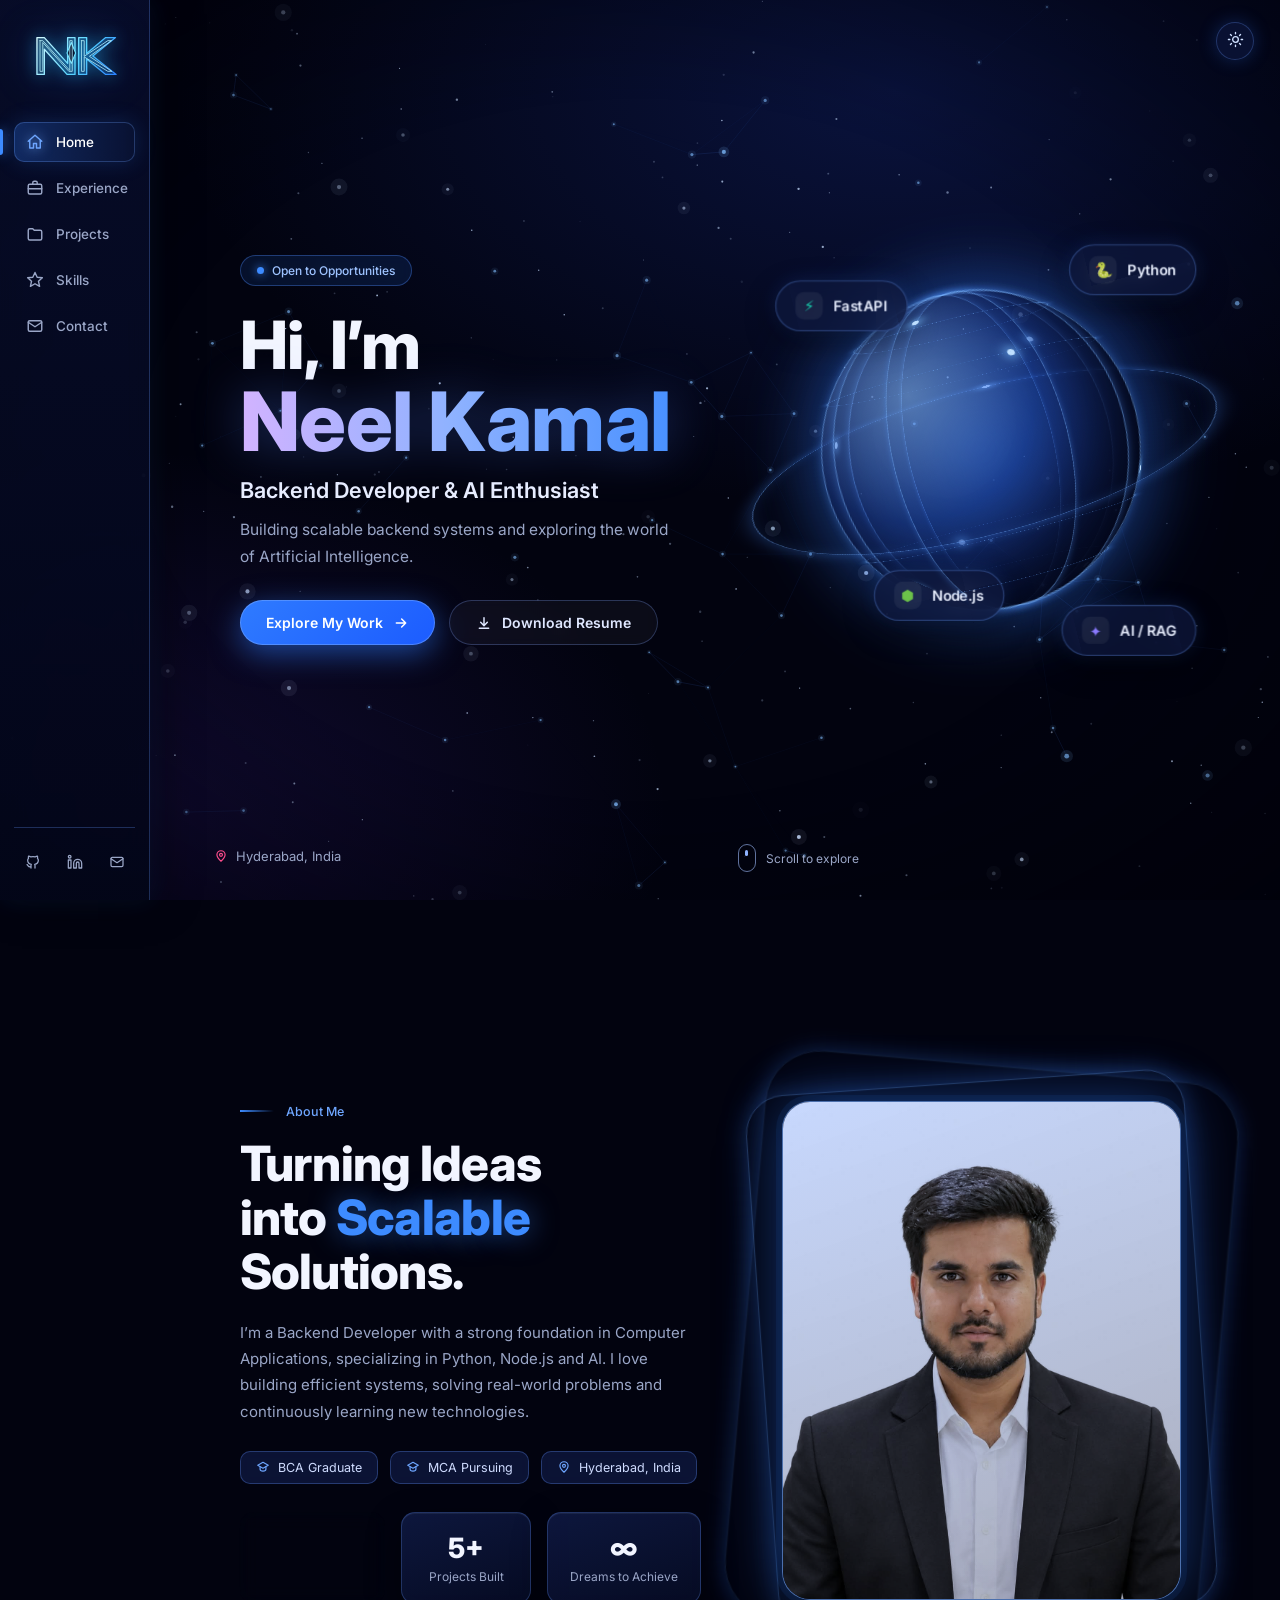
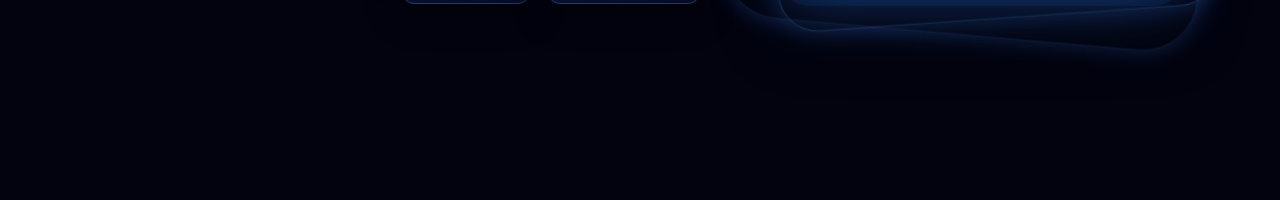
==== pages/home.html @ 72f5dcd5 "All added" ====
<!DOCTYPE html>
<html lang="en">
<head>
  <meta charset="UTF-8" />
  <meta name="viewport" content="width=device-width, initial-scale=1.0" />
  <title>Neel Kamal | Backend Developer & AI Enthusiast</title>

  <link rel="preconnect" href="https://fonts.googleapis.com" />
  <link rel="preconnect" href="https://fonts.gstatic.com" crossorigin />
  <link href="https://fonts.googleapis.com/css2?family=Inter:wght@400;500;600;700;800&display=swap" rel="stylesheet" />

  <!-- shared -->
  <link rel="stylesheet" href="../shared/based.css" />
  <link rel="stylesheet" href="../shared/background.css" />
  <link rel="stylesheet" href="../shared/sidebar.css" />
  <!-- page -->
  <link rel="stylesheet" href="home.css" />

  <script>document.documentElement.classList.add("js");</script>
</head>

<body data-page="home">

  <!-- animated background (stars + graph) : shared/background.js -->
  <canvas id="bg-canvas"></canvas>

  <!-- sidebar gets injected here : shared/sidebar.js -->
  <div id="sidebar-root"></div>

  <main class="page">

    <!-- ===================== HOME ===================== -->
    <section class="hero" id="home">
      <div class="hero-left">
        <span class="badge"><i class="dot"></i> Open to Opportunities</span>

        <h1 class="hero-title">
          <span class="hi">Hi, I’m</span>
          <span class="name">Neel Kamal</span>
        </h1>

        <h2 class="hero-role">Backend Developer &amp; AI Enthusiast</h2>

        <p class="hero-desc">
          Building scalable backend systems and exploring the world of Artificial Intelligence.
        </p>

        <div class="hero-actions">
          <a href="project.html" class="btn btn-primary">
            Explore My Work
            <svg viewBox="0 0 24 24" width="16" height="16" fill="none" stroke="currentColor" stroke-width="2.2" stroke-linecap="round" stroke-linejoin="round"><path d="M5 12h14M13 6l6 6-6 6"/></svg>
          </a>
          <a href="../assests/Neel_Kamal_Resume.pdf" class="btn btn-ghost" download>
            <svg viewBox="0 0 24 24" width="16" height="16" fill="none" stroke="currentColor" stroke-width="2.2" stroke-linecap="round" stroke-linejoin="round"><path d="M12 4v11M7 11l5 5 5-5M5 20h14"/></svg>
            Download Resume
          </a>
        </div>

        <div class="hero-location">
          <svg viewBox="0 0 24 24" width="14" height="14" fill="none" stroke="currentColor" stroke-width="2" stroke-linecap="round" stroke-linejoin="round"><path d="M12 21s-7-6.2-7-11a7 7 0 0114 0c0 4.8-7 11-7 11z"/><circle cx="12" cy="10" r="2.5"/></svg>
          Hyderabad, India
        </div>
      </div>

      <!-- 3D globe scene -->
      <div class="hero-right">
        <div class="scene" id="scene">

          <div class="globe">
            <div class="globe-glow"></div>
            <div class="globe-core"></div>

            <div class="globe-spin">
              <!-- meridians -->
              <span class="mer" style="--a:0deg"></span>
              <span class="mer" style="--a:30deg"></span>
              <span class="mer" style="--a:60deg"></span>
              <span class="mer" style="--a:90deg"></span>
              <span class="mer" style="--a:120deg"></span>
              <span class="mer" style="--a:150deg"></span>
              <!-- latitudes -->
              <span class="lat" style="--y:0px;--w:320px"></span>
              <span class="lat" style="--y:80px;--w:277px"></span>
              <span class="lat" style="--y:-80px;--w:277px"></span>
              <span class="lat" style="--y:125px;--w:200px"></span>
              <span class="lat" style="--y:-125px;--w:200px"></span>
              <!-- glowing nodes -->
              <i class="node" style="--ry:20deg;--rx:30deg"></i>
              <i class="node" style="--ry:75deg;--rx:-20deg"></i>
              <i class="node" style="--ry:140deg;--rx:40deg"></i>
              <i class="node" style="--ry:200deg;--rx:-35deg"></i>
              <i class="node" style="--ry:250deg;--rx:15deg"></i>
              <i class="node" style="--ry:310deg;--rx:-45deg"></i>
              <i class="node" style="--ry:340deg;--rx:55deg"></i>
              <i class="node" style="--ry:110deg;--rx:-60deg"></i>
            </div>
          </div>

          <!-- tilted orbit ring -->
          <div class="orbit"><i class="orbit-dot"></i></div>

          <!-- floating tech chips -->
          <div class="chip chip-fastapi"><span class="ci ci-fastapi">⚡</span> FastAPI</div>
          <div class="chip chip-python"><span class="ci ci-python">🐍</span> Python</div>
          <div class="chip chip-node"><span class="ci ci-node">⬢</span> Node.js</div>
          <div class="chip chip-ai"><span class="ci ci-ai">✦</span> AI / RAG</div>
        </div>
      </div>

      <a href="#about" class="scroll-hint" aria-label="Scroll to about">
        <span class="mouse"><i></i></span>
        Scroll to explore
      </a>
    </section>

    <!-- ===================== ABOUT ===================== -->
    <section class="about" id="about">
      <div class="about-left reveal">
        <span class="eyebrow"><i></i> About Me</span>

        <h2 class="about-title">
          Turning Ideas<br />into <span class="accent">Scalable</span> Solutions.
        </h2>

        <p class="about-text">
          I’m a Backend Developer with a strong foundation in Computer Applications,
          specializing in Python, Node.js and AI. I love building efficient systems,
          solving real-world problems and continuously learning new technologies.
        </p>

        <div class="tags">
          <span class="tag">
            <svg viewBox="0 0 24 24" width="14" height="14" fill="none" stroke="currentColor" stroke-width="2" stroke-linecap="round" stroke-linejoin="round"><path d="M3 9l9-5 9 5-9 5-9-5z"/><path d="M7 11.5V16c0 1.4 2.2 3 5 3s5-1.6 5-3v-4.5"/></svg>
            BCA Graduate
          </span>
          <span class="tag">
            <svg viewBox="0 0 24 24" width="14" height="14" fill="none" stroke="currentColor" stroke-width="2" stroke-linecap="round" stroke-linejoin="round"><path d="M3 9l9-5 9 5-9 5-9-5z"/><path d="M7 11.5V16c0 1.4 2.2 3 5 3s5-1.6 5-3v-4.5"/></svg>
            MCA Pursuing
          </span>
          <span class="tag">
            <svg viewBox="0 0 24 24" width="14" height="14" fill="none" stroke="currentColor" stroke-width="2" stroke-linecap="round" stroke-linejoin="round"><path d="M12 21s-7-6.2-7-11a7 7 0 0114 0c0 4.8-7 11-7 11z"/><circle cx="12" cy="10" r="2.5"/></svg>
            Hyderabad, India
          </span>
        </div>

        <div class="stats">
          <div class="stat">
            <strong data-count="1" data-suffix="+">1+</strong>
            <span>Years of Learning</span>
          </div>
          <div class="stat">
            <strong data-count="5" data-suffix="+">5+</strong>
            <span>Projects Built</span>
          </div>
          <div class="stat">
            <strong>∞</strong>
            <span>Dreams to Achieve</span>
          </div>
        </div>
      </div>

      <div class="about-right reveal">
        <div class="photo-wrap" id="photoWrap">
          <span class="photo-ring pr1"></span>
          <span class="photo-ring pr2"></span>
          <div class="photo-frame">
            <img src="../assests/professional photo.jpeg" alt="Neel Kamal" />
          </div>
        </div>
      </div>
    </section>

  </main>

  <!-- shared -->
  <script src="../shared/background.js"></script>
  <script src="../shared/sidebar.js"></script>
  <!-- page -->
  <script src="../scripts/home.js"></script>
</body>
</html>
---- shared/based.css ----
/* =========================================================
   based.css  —  global reset, variables, base styles
   Har page isko sabse pehle load karega
   ========================================================= */

:root {
  /* colors */
  --bg:          #02030f;
  --bg-2:        #060a22;
  --text:        #f2f5ff;
  --muted:       #9aa6c7;
  --blue:        #3d8bff;
  --blue-2:      #2f7bff;
  --blue-soft:   #6ea6ff;
  --purple:      #d2b3ff;
  --card:        rgba(14, 24, 62, 0.62);
  --card-2:      rgba(24, 40, 100, 0.55);
  --border:      rgba(100, 150, 255, 0.28);
  --glow:        rgba(47, 123, 255, 0.45);

  /* layout */
  --sidebar-w:   96px;

  /* font */
  --font: "Inter", system-ui, -apple-system, "Segoe UI", Roboto, sans-serif;
}

*,
*::before,
*::after {
  margin: 0;
  padding: 0;
  box-sizing: border-box;
}

html {
  scroll-behavior: smooth;
  -webkit-text-size-adjust: 100%;
}

body {
  min-height: 100vh;
  font-family: var(--font);
  color: var(--text);
  background:
    radial-gradient(1200px 700px at 70% 10%, rgba(30, 60, 180, 0.28), transparent 60%),
    radial-gradient(900px 600px at 10% 90%, rgba(70, 40, 170, 0.22), transparent 60%),
    var(--bg);
  background-attachment: fixed;
  overflow-x: hidden;
  -webkit-font-smoothing: antialiased;
  -moz-osx-font-smoothing: grayscale;
}

a { color: inherit; }
img { max-width: 100%; display: block; }
button { font-family: inherit; cursor: pointer; border: none; background: none; color: inherit; }
ul { list-style: none; }

/* scrollbar */
::-webkit-scrollbar { width: 8px; }
::-webkit-scrollbar-track { background: var(--bg); }
::-webkit-scrollbar-thumb {
  background: linear-gradient(var(--blue-2), #5b3dff);
  border-radius: 8px;
}

::selection { background: rgba(61, 139, 255, 0.45); color: #fff; }

:focus-visible {
  outline: 2px solid var(--blue-soft);
  outline-offset: 3px;
}

/* light theme (sun button ke liye, sidebar.js toggle karega) */
:root[data-theme="light"] {
  --bg:      #eef3ff;
  --bg-2:    #ffffff;
  --text:    #0b1230;
  --muted:   #4a5678;
  --card:    rgba(255, 255, 255, 0.75);
  --card-2:  rgba(230, 238, 255, 0.8);
  --border:  rgba(47, 123, 255, 0.3);
}
---- shared/background.css ----
/* =========================================================
   background.css  —  stars + graph canvas (fixed, peeche rehta hai)
   ========================================================= */

#bg-canvas {
  position: fixed;
  inset: 0;
  width: 100vw;
  height: 100vh;
  z-index: 0;
  pointer-events: none;   /* click/scroll page tak jaane do */
  display: block;
}

/* upar-neeche halka vignette taaki text clear dikhe */
body::before {
  content: "";
  position: fixed;
  inset: 0;
  z-index: 1;
  pointer-events: none;
  background:
    radial-gradient(ellipse at 50% 50%, transparent 55%, rgba(0, 0, 8, 0.55) 100%);
}

:root[data-theme="light"] body::before {
  background: radial-gradient(ellipse at 50% 50%, transparent 60%, rgba(120, 150, 220, 0.25) 100%);
}
---- shared/sidebar.css ----
/* =========================================================
   sidebar.css  —  left sidebar + theme button
   Sidebar ki width yahin se set hoti hai (based.css wali override)
   ========================================================= */

:root { --sidebar-w: 150px; }

.sidebar {
  position: fixed;
  top: 0; left: 0;
  z-index: 50;
  width: var(--sidebar-w);
  height: 100vh;
  display: flex;
  flex-direction: column;
  padding: 26px 14px 22px;
  background: linear-gradient(180deg, rgba(8, 14, 46, 0.82), rgba(3, 6, 24, 0.9));
  border-right: 1px solid var(--border);
  box-shadow: 8px 0 40px rgba(0, 0, 0, 0.45), 1px 0 24px rgba(47, 123, 255, 0.12);
  backdrop-filter: blur(14px);
}

/* logo */
.sb-logo {
  display: flex;
  align-items: center;
  justify-content: center;
  margin: 0 auto 36px;
  width: 112px;
  height: 60px;
  text-decoration: none;
  border-radius: 14px;
  transition: transform 0.25s ease;
}

.nk-brand-svg {
  width: 104px;
  height: 54px;
  overflow: visible;
  filter:
    drop-shadow(0 0 8px rgba(40, 195, 255, 0.65))
    drop-shadow(0 0 20px rgba(32, 128, 255, 0.35));
  transition: transform 0.25s ease, filter 0.25s ease;
}

.sb-logo:hover {
  transform: translateY(-1px);
}

.sb-logo:hover .nk-brand-svg {
  transform: scale(1.05);
  filter:
    drop-shadow(0 0 12px rgba(110, 225, 255, 0.9))
    drop-shadow(0 0 26px rgba(47, 145, 255, 0.55));
}

:root[data-theme="light"] .nk-brand-svg {
  filter:
    drop-shadow(0 0 6px rgba(24, 115, 235, 0.35))
    drop-shadow(0 0 14px rgba(24, 115, 235, 0.18));
}

/* nav */
.sb-nav { display: flex; flex-direction: column; gap: 6px; flex: 1; }

.sb-link {
  position: relative;
  display: flex; align-items: center; gap: 12px;
  padding: 11px 12px;
  font-size: 13.5px; font-weight: 500;
  color: var(--muted);
  text-decoration: none;
  border-radius: 10px;
  transition: color .25s ease, background .25s ease, transform .25s ease;
}
.sb-link svg { flex: none; width: 18px; height: 18px; }

.sb-link:hover {
  color: #fff;
  background: rgba(70, 120, 255, 0.12);
  transform: translateX(3px);
}

.sb-link.active {
  color: #fff;
  background: linear-gradient(90deg, rgba(47, 123, 255, 0.28), rgba(47, 123, 255, 0.06));
  box-shadow: inset 0 0 0 1px rgba(110, 160, 255, 0.28), 0 0 22px rgba(47, 123, 255, 0.2);
}
.sb-link.active svg { color: var(--blue-soft); filter: drop-shadow(0 0 6px rgba(110, 170, 255, 0.9)); }
.sb-link.active::before {
  content: "";
  position: absolute; left: -14px; top: 18%; bottom: 18%;
  width: 3px; border-radius: 0 4px 4px 0;
  background: var(--blue);
  box-shadow: 0 0 12px var(--blue);
}

/* socials */
.sb-social {
  display: flex; justify-content: center; gap: 10px;
  padding-top: 18px;
  border-top: 1px solid var(--border);
}
.sb-social a {
  width: 32px; height: 32px;
  display: grid; place-items: center;
  color: var(--muted);
  border-radius: 9px;
  transition: color .25s ease, background .25s ease, transform .25s ease, box-shadow .25s ease;
}
.sb-social a svg { width: 16px; height: 16px; }
.sb-social a:hover {
  color: #fff;
  background: rgba(70, 120, 255, 0.2);
  transform: translateY(-3px);
  box-shadow: 0 6px 18px rgba(47, 123, 255, 0.35);
}

/* theme button (top-right) */
.theme-btn {
  position: fixed;
  top: 22px; right: 26px;
  z-index: 60;
  width: 38px; height: 38px;
  display: grid; place-items: center;
  color: #cfe0ff;
  background: rgba(14, 24, 62, 0.7);
  border: 1px solid var(--border);
  border-radius: 50%;
  backdrop-filter: blur(10px);
  box-shadow: 0 0 18px rgba(47, 123, 255, 0.25);
  transition: transform .3s ease, box-shadow .3s ease;
}
.theme-btn:hover { transform: rotate(40deg) scale(1.08); box-shadow: 0 0 26px rgba(47, 123, 255, 0.55); }
.theme-btn svg { width: 17px; height: 17px; }
.theme-btn .moon { display: none; }
:root[data-theme="light"] .theme-btn .sun  { display: none; }
:root[data-theme="light"] .theme-btn .moon { display: block; }

/* ============ mobile: sidebar bottom bar ban jata hai ============ */
@media (max-width: 720px) {
  .sidebar {
    top: auto; bottom: 0;
    width: 100%; height: 64px;
    flex-direction: row; align-items: center; justify-content: center;
    padding: 0 8px;
    border-right: none;
    border-top: 1px solid var(--border);
  }
  .sb-logo, .sb-social { display: none; }
  .sb-nav { flex-direction: row; justify-content: space-around; gap: 0; flex: 1; }
  .sb-link { flex-direction: column; gap: 4px; padding: 8px 6px; font-size: 10px; }
  .sb-link.active::before { display: none; }
  .theme-btn { top: 14px; right: 14px; }
  .page { padding-bottom: 70px; }
}
---- pages/home.css ----
/* =========================================================
   home.css  —  Home + About (merged)
   Uses variables from shared/based.css (fallbacks included)
   ========================================================= */

html { scroll-snap-type: y proximity; }

.page {
  position: relative;
  z-index: 2;
  margin-left: var(--sidebar-w, 96px);
}

section.hero,
section.about {
  position: relative;
  min-height: 100vh;
  padding: 48px clamp(24px, 5vw, 80px);
  display: grid;
  grid-template-columns: 1.05fr 1fr;
  align-items: center;
  gap: 40px;
  scroll-snap-align: start;
}

/* ===================== HERO ===================== */
.hero-left { max-width: 620px; padding-left: clamp(0px, 2vw, 30px); }

.badge {
  display: inline-flex;
  align-items: center;
  gap: 8px;
  padding: 7px 16px;
  font-size: 12px;
  font-weight: 500;
  color: #9ec3ff;
  background: rgba(47, 123, 255, 0.12);
  border: 1px solid rgba(80, 140, 255, 0.35);
  border-radius: 999px;
  backdrop-filter: blur(6px);
}
.badge .dot {
  width: 7px; height: 7px; border-radius: 50%;
  background: #3d8bff;
  box-shadow: 0 0 10px #3d8bff;
  animation: pulse 2s ease-in-out infinite;
}

.hero-title { margin: 26px 0 14px; line-height: 1.02; font-weight: 800; letter-spacing: -0.02em; }
.hero-title .hi {
  display: block;
  font-size: clamp(40px, 5.2vw, 76px);
  color: #f2f5ff;
}
.hero-title .name {
  display: block;
  font-size: clamp(46px, 6.4vw, 92px);
  background: linear-gradient(90deg, #d2b3ff 0%, #8fb2ff 45%, #3d8bff 100%);
  -webkit-background-clip: text;
          background-clip: text;
  -webkit-text-fill-color: transparent;
  filter: drop-shadow(0 0 24px rgba(80, 130, 255, 0.35));
}

.hero-role {
  font-size: clamp(18px, 1.7vw, 24px);
  font-weight: 600;
  color: #e8edff;
  margin-bottom: 14px;
}
.hero-desc {
  max-width: 440px;
  font-size: 15.5px;
  line-height: 1.7;
  color: var(--muted, #9aa6c7);
}

.hero-actions { display: flex; flex-wrap: wrap; gap: 14px; margin-top: 30px; }

.btn {
  display: inline-flex;
  align-items: center;
  gap: 10px;
  padding: 13px 26px;
  font-size: 14px;
  font-weight: 600;
  text-decoration: none;
  border-radius: 999px;
  cursor: pointer;
  transition: transform .25s ease, box-shadow .25s ease, background .25s ease;
}
.btn-primary {
  color: #fff;
  background: linear-gradient(135deg, #2f7bff, #1c5cff);
  box-shadow: 0 0 0 1px rgba(120,170,255,.5) inset, 0 8px 30px rgba(47,123,255,.55);
}
.btn-primary:hover { transform: translateY(-3px); box-shadow: 0 0 0 1px rgba(150,190,255,.7) inset, 0 14px 40px rgba(47,123,255,.75); }
.btn-ghost {
  color: #dfe7ff;
  background: rgba(255, 255, 255, 0.04);
  border: 1px solid rgba(120, 150, 230, 0.3);
  backdrop-filter: blur(6px);
}
.btn-ghost:hover { transform: translateY(-3px); background: rgba(80,130,255,.12); border-color: rgba(120,170,255,.6); }

.hero-location {
  position: absolute;
  left: clamp(24px, 5vw, 80px);
  bottom: 36px;
  display: flex; align-items: center; gap: 8px;
  font-size: 13px;
  color: var(--muted, #9aa6c7);
}
.hero-location svg { color: #ff4d8d; }

.scroll-hint {
  position: absolute;
  left: 52%;
  bottom: 28px;
  display: flex; align-items: center; gap: 10px;
  font-size: 12px;
  color: var(--muted, #9aa6c7);
  text-decoration: none;
}
.scroll-hint .mouse {
  width: 18px; height: 28px;
  border: 1.5px solid rgba(160, 190, 255, .6);
  border-radius: 10px;
  display: flex; justify-content: center; padding-top: 5px;
}
.scroll-hint .mouse i {
  width: 3px; height: 6px; border-radius: 2px;
  background: #8fb2ff;
  animation: wheel 1.6s ease-in-out infinite;
}

/* ===================== 3D SCENE ===================== */
.hero-right { display: flex; justify-content: center; align-items: center; }

.scene {
  position: relative;
  width: min(560px, 90%);
  aspect-ratio: 1 / 1;
  display: flex; align-items: center; justify-content: center;
  transform-style: preserve-3d;
  transform: perspective(1400px) rotateX(var(--rx, 0deg)) rotateY(var(--ry, 0deg));
  transition: transform .15s ease-out;
}

.globe {
  position: relative;
  width: 320px; height: 320px;
  transform-style: preserve-3d;
  transform: rotateZ(-14deg);
}
.globe-glow {
  position: absolute; inset: -60px;
  border-radius: 50%;
  background: radial-gradient(circle, rgba(47,123,255,.45) 0%, rgba(47,123,255,.12) 45%, transparent 70%);
  filter: blur(14px);
  animation: breathe 5s ease-in-out infinite;
}
.globe-core {
  position: absolute; inset: 0;
  border-radius: 50%;
  background:
    radial-gradient(circle at 32% 28%, rgba(140,190,255,.55), rgba(40,90,220,.35) 40%, rgba(5,15,60,.9) 78%);
  box-shadow: inset -30px -30px 70px rgba(0,0,0,.6), 0 0 80px rgba(47,123,255,.45);
}

.globe-spin {
  position: absolute; inset: 0;
  transform-style: preserve-3d;
  animation: spinY 26s linear infinite;
}
.mer, .lat {
  position: absolute;
  left: 50%; top: 50%;
  border-radius: 50%;
  border: 1px solid rgba(120, 180, 255, .55);
  box-shadow: 0 0 8px rgba(80, 150, 255, .35);
}
.mer {
  width: 320px; height: 320px;
  transform: translate(-50%, -50%) rotateY(var(--a));
}
.lat {
  width: var(--w); height: var(--w);
  transform: translate(-50%, -50%) rotateX(90deg) translateZ(var(--y));
}
.node {
  position: absolute;
  left: 50%; top: 50%;
  width: 7px; height: 7px; margin: -3.5px;
  border-radius: 50%;
  background: #bfe0ff;
  box-shadow: 0 0 12px 3px rgba(120, 190, 255, .9);
  transform: rotateY(var(--ry)) rotateX(var(--rx)) translateZ(160px);
}

.orbit {
  position: absolute;
  width: 112%; height: 112%;
  border-radius: 50%;
  border: 1.5px solid rgba(110, 170, 255, .55);
  box-shadow: 0 0 22px rgba(70, 140, 255, .35), inset 0 0 22px rgba(70, 140, 255, .15);
  transform: rotateX(72deg) rotateY(-14deg);
  animation: orbitSpin 18s linear infinite;
  pointer-events: none;
}
.orbit-dot {
  position: absolute; top: -5px; left: 50%;
  width: 10px; height: 10px; border-radius: 50%;
  background: #cfe4ff;
  box-shadow: 0 0 16px 4px rgba(130, 190, 255, .9);
}

/* floating chips */
.chip {
  position: absolute;
  display: inline-flex; align-items: center; gap: 10px;
  padding: 10px 18px;
  font-size: 13.5px; font-weight: 600;
  color: #eaf0ff;
  background: rgba(14, 24, 62, .72);
  border: 1px solid rgba(110, 160, 255, .35);
  border-radius: 999px;
  backdrop-filter: blur(10px);
  box-shadow: 0 10px 30px rgba(0, 0, 0, .45), 0 0 20px rgba(60, 120, 255, .2);
  transform: translateZ(80px);
  animation: floaty 6s ease-in-out infinite;
}
.ci {
  width: 26px; height: 26px; border-radius: 8px;
  display: grid; place-items: center;
  font-size: 14px;
  background: rgba(255,255,255,.06);
}
.ci-fastapi { color: #19d3b0; }
.ci-python  { color: #ffd343; }
.ci-node    { color: #6cc24a; }
.ci-ai      { color: #8b7bff; }

.chip-fastapi { top: 12%; left: 4%;  animation-delay: 0s; }
.chip-python  { top: 4%;  right: 2%; animation-delay: -1.5s; }
.chip-node    { bottom: 12%; left: 26%; animation-delay: -3s; }
.chip-ai      { bottom: 4%; right: 2%; animation-delay: -4.5s; }

/* ===================== ABOUT ===================== */
.about { grid-template-columns: 1.1fr .9fr; }

.about-left { max-width: 620px; padding-left: clamp(0px, 2vw, 30px); }

.eyebrow {
  display: inline-flex; align-items: center; gap: 12px;
  font-size: 12.5px; font-weight: 500;
  color: #6ea6ff;
}
.eyebrow i { width: 34px; height: 2px; background: linear-gradient(90deg, #3d8bff, transparent); }

.about-title {
  margin: 18px 0 20px;
  font-size: clamp(32px, 3.8vw, 52px);
  line-height: 1.12;
  font-weight: 800;
  letter-spacing: -0.015em;
  color: #f2f5ff;
}
.about-title .accent { color: #3d8bff; text-shadow: 0 0 28px rgba(61, 139, 255, .55); }

.about-text {
  max-width: 480px;
  font-size: 15px; line-height: 1.75;
  color: var(--muted, #9aa6c7);
}

.tags { display: flex; flex-wrap: wrap; gap: 12px; margin: 26px 0 28px; }
.tag {
  display: inline-flex; align-items: center; gap: 8px;
  padding: 8px 15px;
  font-size: 12.5px; color: #cfdcff;
  background: rgba(20, 34, 84, .55);
  border: 1px solid rgba(100, 150, 255, .3);
  border-radius: 10px;
  backdrop-filter: blur(8px);
}
.tag svg { color: #6ea6ff; }

.stats { display: flex; flex-wrap: wrap; gap: 16px; }
.stat {
  min-width: 130px;
  padding: 18px 22px;
  text-align: center;
  background: linear-gradient(160deg, rgba(24, 40, 100, .55), rgba(10, 18, 52, .55));
  border: 1px solid rgba(100, 150, 255, .28);
  border-radius: 14px;
  backdrop-filter: blur(10px);
  box-shadow: 0 12px 34px rgba(0,0,0,.4), inset 0 1px 0 rgba(255,255,255,.06);
  transition: transform .3s ease, border-color .3s ease, box-shadow .3s ease;
}
.stat:hover { transform: translateY(-6px) perspective(600px) rotateX(6deg); border-color: rgba(130,180,255,.6); box-shadow: 0 18px 44px rgba(40,100,255,.3); }
.stat strong { display: block; font-size: 28px; font-weight: 800; color: #f2f5ff; }
.stat span { font-size: 12px; color: var(--muted, #9aa6c7); }

/* photo */
.about-right { display: flex; justify-content: center; align-items: center; }

.photo-wrap {
  position: relative;
  width: min(400px, 85%);
  aspect-ratio: 4 / 5;
  transform-style: preserve-3d;
  transform: perspective(1200px) rotateX(var(--prx, 0deg)) rotateY(var(--pry, 0deg));
  transition: transform .15s ease-out;
}
.photo-frame {
  position: absolute; inset: 0;
  border-radius: 28px;
  overflow: hidden;
  border: 1.5px solid rgba(120, 175, 255, .6);
  background: #0a1233;
  box-shadow:
    0 0 0 6px rgba(47,123,255,.08),
    0 0 60px rgba(47,123,255,.45),
    0 30px 60px rgba(0,0,0,.6);
}
.photo-frame img {
  width: 100%; height: 100%;
  object-fit: cover; object-position: center top;
  display: block;
}
.photo-frame::after {               /* neon tint so white bg blends into the theme */
  content: "";
  position: absolute; inset: 0;
  background: linear-gradient(160deg, rgba(60,120,255,.28), rgba(10,18,60,.35));
  mix-blend-mode: multiply;
  pointer-events: none;
}
.photo-ring {
  position: absolute; inset: -26px;
  border-radius: 40px;
  border: 1.5px solid rgba(110, 170, 255, .35);
  box-shadow: 0 0 24px rgba(60, 130, 255, .25);
  pointer-events: none;
}
.pr1 { transform: translateZ(-30px) rotate(-4deg); }
.pr2 { inset: -50px; border-radius: 58px; border-color: rgba(110,170,255,.18); transform: translateZ(-60px) rotate(5deg); }

/* ===================== reveal (only when JS is on) ===================== */
.js .reveal { opacity: 0; transform: translateY(34px); transition: opacity .9s ease, transform .9s ease; }
.js .reveal.in { opacity: 1; transform: none; }

/* ===================== keyframes ===================== */
@keyframes spinY      { to { transform: rotateY(360deg); } }
@keyframes orbitSpin  { to { transform: rotateX(72deg) rotateY(-14deg) rotateZ(360deg); } }
@keyframes floaty     { 0%,100% { transform: translateZ(80px) translateY(0); } 50% { transform: translateZ(80px) translateY(-14px); } }
@keyframes breathe    { 0%,100% { opacity: .85; transform: scale(1); } 50% { opacity: 1; transform: scale(1.06); } }
@keyframes pulse      { 0%,100% { opacity: 1; } 50% { opacity: .35; } }
@keyframes wheel      { 0% { transform: translateY(0); opacity: 1; } 100% { transform: translateY(9px); opacity: 0; } }

/* ===================== responsive ===================== */
@media (max-width: 1000px) {
  section.hero, section.about { grid-template-columns: 1fr; padding-top: 90px; padding-bottom: 90px; text-align: left; }
  .hero-right, .about-right { order: -1; }
  .scene { width: min(380px, 90%); }
  .globe { transform: rotateZ(-14deg) scale(.7); }
  .scroll-hint { display: none; }
  .hero-location { position: static; margin-top: 26px; }
}
@media (max-width: 720px) {
  .page { margin-left: 0; }
  .chip { font-size: 11.5px; padding: 8px 12px; }
}
@media (prefers-reduced-motion: reduce) {
  *, *::before, *::after { animation: none !important; transition: none !important; }
  .js .reveal { opacity: 1; transform: none; }
}
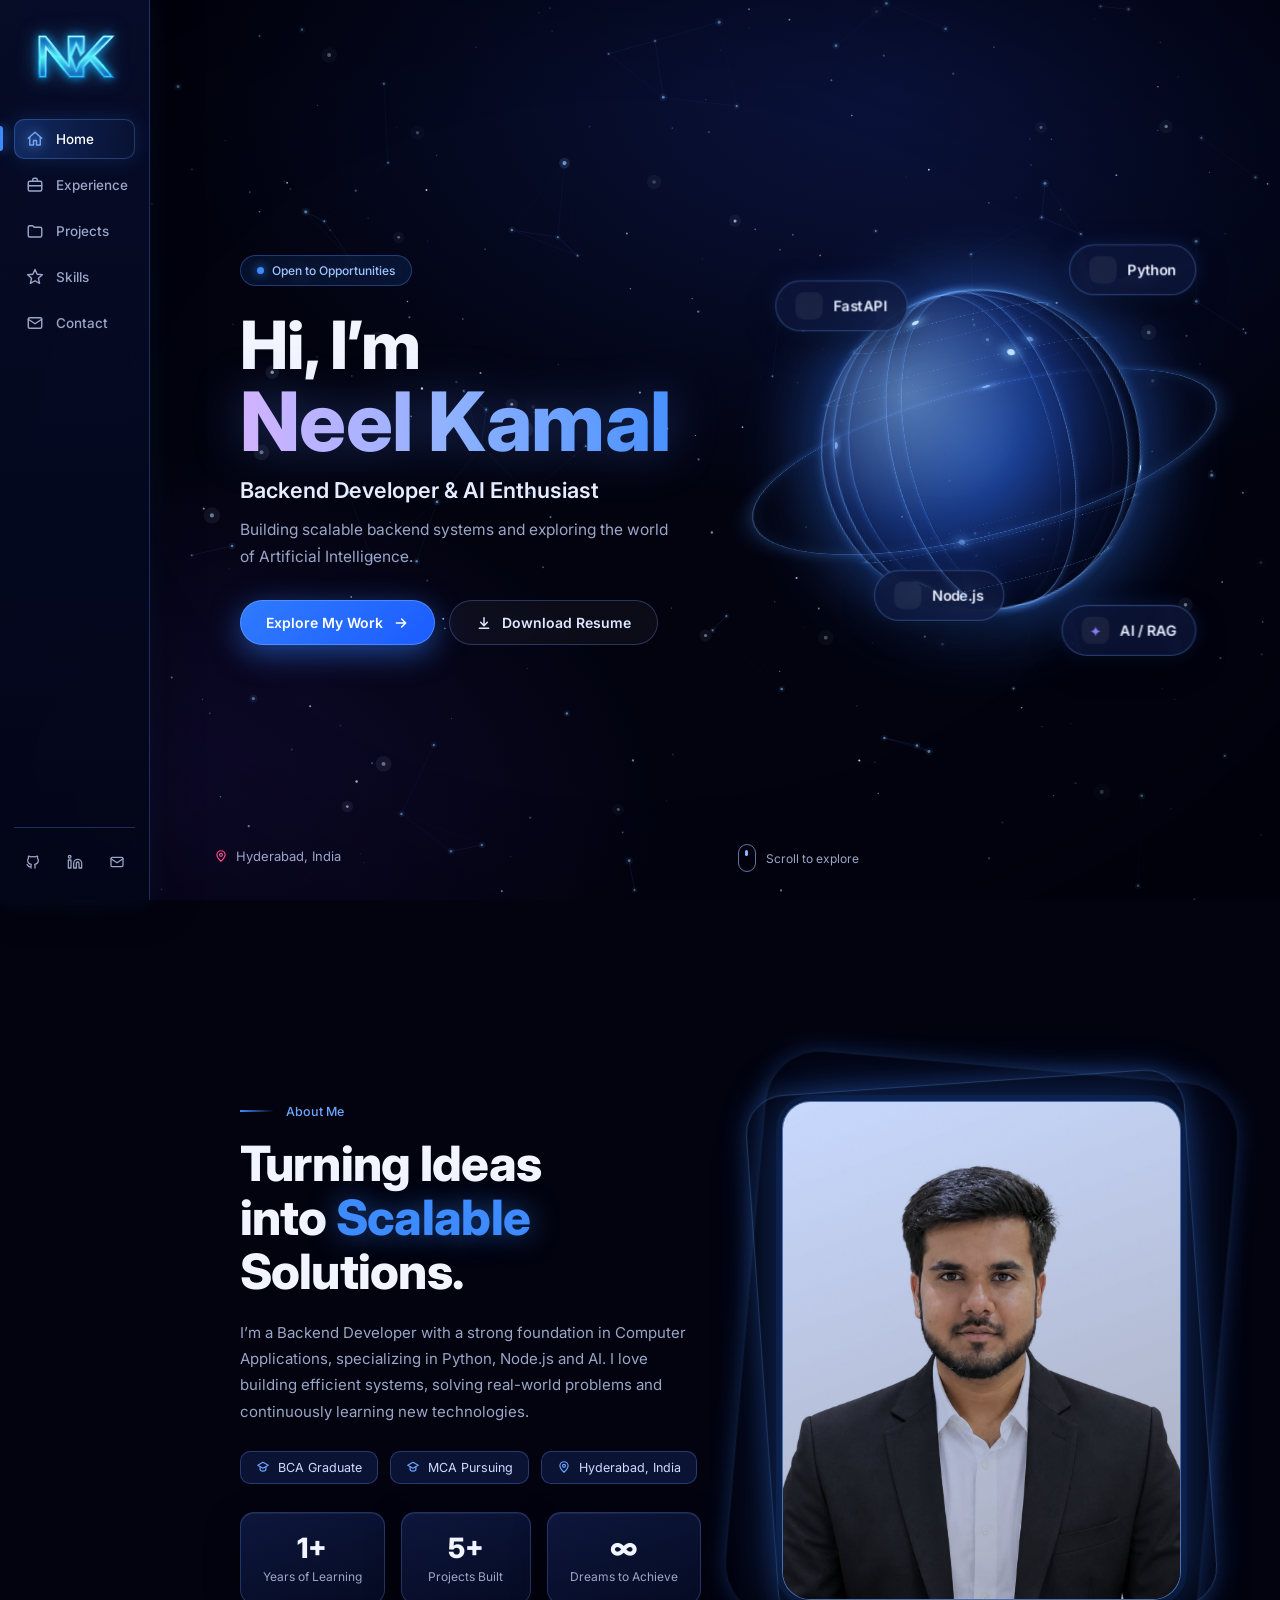
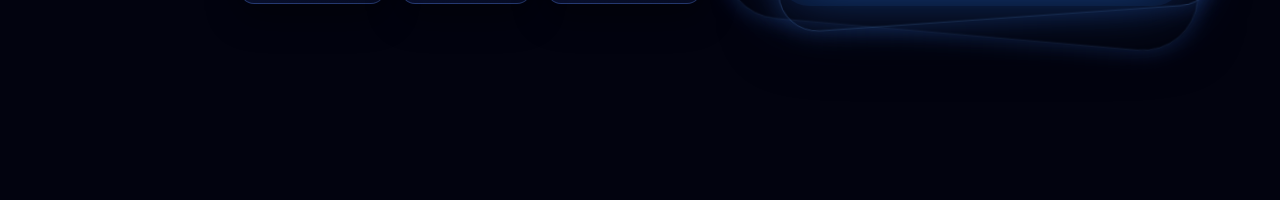
==== commit bab6abbd: "changes made" ====
--- a/pages/home.html
+++ b/pages/home.html
@@ -100,10 +100,21 @@
           <div class="orbit"><i class="orbit-dot"></i></div>
 
           <!-- floating tech chips -->
-          <div class="chip chip-fastapi"><span class="ci ci-fastapi">⚡</span> FastAPI</div>
-          <div class="chip chip-python"><span class="ci ci-python">🐍</span> Python</div>
-          <div class="chip chip-node"><span class="ci ci-node">⬢</span> Node.js</div>
-          <div class="chip chip-ai"><span class="ci ci-ai">✦</span> AI / RAG</div>
+          <!-- floating tech chips -->
+                    <!-- floating tech chips -->
+          <div class="chip chip-fastapi">
+            <span class="ci"><img src="https://cdn.jsdelivr.net/gh/devicons/devicon/icons/fastapi/fastapi-original.svg" alt="" /></span> FastAPI
+          </div>
+          <div class="chip chip-python">
+            <span class="ci"><img src="https://cdn.jsdelivr.net/gh/devicons/devicon/icons/python/python-original.svg" alt="" /></span> Python
+          </div>
+          <div class="chip chip-node">
+            <span class="ci"><img src="https://cdn.jsdelivr.net/gh/devicons/devicon/icons/nodejs/nodejs-original.svg" alt="" /></span> Node.js
+          </div>
+          <div class="chip chip-ai">
+            <span class="ci ci-ai">✦</span> AI / RAG
+          </div>
+          </div>
         </div>
       </div>
 
--- a/shared/sidebar.css
+++ b/shared/sidebar.css
@@ -1,5 +1,5 @@
 /* =========================================================
-   sidebar.css  —  left sidebar + theme button
+   sidebar.css  —  left sidebar
    Sidebar ki width yahin se set hoti hai (based.css wali override)
    ========================================================= */
 
@@ -13,52 +13,28 @@
   height: 100vh;
   display: flex;
   flex-direction: column;
-  padding: 26px 14px 22px;
+  padding: 24px 14px 22px;
   background: linear-gradient(180deg, rgba(8, 14, 46, 0.82), rgba(3, 6, 24, 0.9));
   border-right: 1px solid var(--border);
   box-shadow: 8px 0 40px rgba(0, 0, 0, 0.45), 1px 0 24px rgba(47, 123, 255, 0.12);
   backdrop-filter: blur(14px);
 }
 
-/* logo */
+/* logo (image) */
 .sb-logo {
-  display: flex;
-  align-items: center;
-  justify-content: center;
-  margin: 0 auto 36px;
-  width: 112px;
-  height: 60px;
+  display: flex; align-items: center; justify-content: center;
+  margin: 0 auto 30px;
   text-decoration: none;
-  border-radius: 14px;
-  transition: transform 0.25s ease;
+  transition: transform .3s ease, filter .3s ease;
 }
-
-.nk-brand-svg {
-  width: 104px;
-  height: 54px;
-  overflow: visible;
-  filter:
-    drop-shadow(0 0 8px rgba(40, 195, 255, 0.65))
-    drop-shadow(0 0 20px rgba(32, 128, 255, 0.35));
-  transition: transform 0.25s ease, filter 0.25s ease;
+.sb-logo img {
+  display: block;
+  width: 96px;
+  height: auto;
+  filter: drop-shadow(0 0 10px rgba(60, 180, 255, 0.45));
 }
-
-.sb-logo:hover {
-  transform: translateY(-1px);
-}
-
-.sb-logo:hover .nk-brand-svg {
-  transform: scale(1.05);
-  filter:
-    drop-shadow(0 0 12px rgba(110, 225, 255, 0.9))
-    drop-shadow(0 0 26px rgba(47, 145, 255, 0.55));
-}
-
-:root[data-theme="light"] .nk-brand-svg {
-  filter:
-    drop-shadow(0 0 6px rgba(24, 115, 235, 0.35))
-    drop-shadow(0 0 14px rgba(24, 115, 235, 0.18));
-}
+.sb-logo:hover { transform: scale(1.06); }
+.sb-logo:hover img { filter: drop-shadow(0 0 16px rgba(80, 200, 255, 0.85)); }
 
 /* nav */
 .sb-nav { display: flex; flex-direction: column; gap: 6px; flex: 1; }
@@ -116,27 +92,6 @@
   box-shadow: 0 6px 18px rgba(47, 123, 255, 0.35);
 }
 
-/* theme button (top-right) */
-.theme-btn {
-  position: fixed;
-  top: 22px; right: 26px;
-  z-index: 60;
-  width: 38px; height: 38px;
-  display: grid; place-items: center;
-  color: #cfe0ff;
-  background: rgba(14, 24, 62, 0.7);
-  border: 1px solid var(--border);
-  border-radius: 50%;
-  backdrop-filter: blur(10px);
-  box-shadow: 0 0 18px rgba(47, 123, 255, 0.25);
-  transition: transform .3s ease, box-shadow .3s ease;
-}
-.theme-btn:hover { transform: rotate(40deg) scale(1.08); box-shadow: 0 0 26px rgba(47, 123, 255, 0.55); }
-.theme-btn svg { width: 17px; height: 17px; }
-.theme-btn .moon { display: none; }
-:root[data-theme="light"] .theme-btn .sun  { display: none; }
-:root[data-theme="light"] .theme-btn .moon { display: block; }
-
 /* ============ mobile: sidebar bottom bar ban jata hai ============ */
 @media (max-width: 720px) {
   .sidebar {
@@ -151,6 +106,5 @@
   .sb-nav { flex-direction: row; justify-content: space-around; gap: 0; flex: 1; }
   .sb-link { flex-direction: column; gap: 4px; padding: 8px 6px; font-size: 10px; }
   .sb-link.active::before { display: none; }
-  .theme-btn { top: 14px; right: 14px; }
   .page { padding-bottom: 70px; }
 }
--- a/pages/home.css
+++ b/pages/home.css
@@ -236,6 +236,7 @@
   font-size: 14px;
   background: rgba(255,255,255,.06);
 }
+.ci img { width: 16px; height: 16px; display: block; }   /* real tech logos */
 .ci-fastapi { color: #19d3b0; }
 .ci-python  { color: #ffd343; }
 .ci-node    { color: #6cc24a; }
